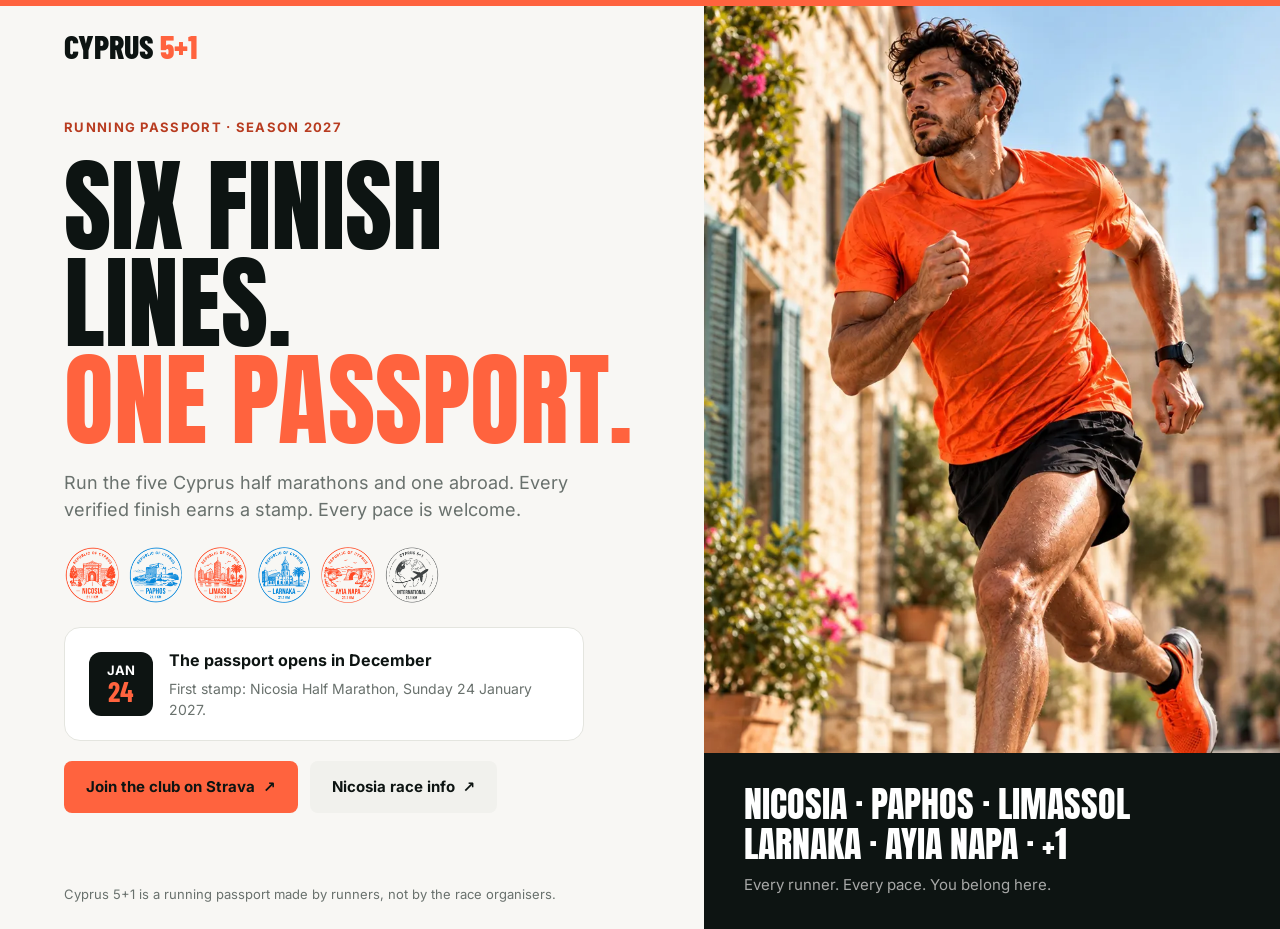
==== index.html @ fc1c04af "Set up Cyprus 5+1 site: coming-soon page, races data, assets, Supabase schema, workflows Co-Authored" ====
<!doctype html>
<html lang="en">
<head>
<meta charset="utf-8">
<meta name="viewport" content="width=device-width, initial-scale=1">
<title>Cyprus 5+1 · Running passport</title>
<meta name="description" content="Six half marathons, one passport. Collect a stamp in every Cyprus city and one abroad.">
<meta name="theme-color" content="#0d1412">
<meta property="og:type" content="website">
<meta property="og:title" content="Cyprus 5+1 · Running passport">
<meta property="og:description" content="Six half marathons, one passport. Collect a stamp in every Cyprus city and one abroad.">
<meta property="og:url" content="https://sdhnik.github.io/cyprus51/">
<meta property="og:image" content="https://sdhnik.github.io/cyprus51/assets/img/og-image.png">
<meta property="og:image:width" content="1200">
<meta property="og:image:height" content="630">
<meta name="twitter:card" content="summary_large_image">
<link rel="icon" href="favicon.ico" sizes="32x32">
<link rel="apple-touch-icon" href="assets/icons/apple-touch-icon.png">
<link rel="preload" href="assets/fonts/anton-400.woff2" as="font" type="font/woff2" crossorigin>
<link rel="stylesheet" href="css/fonts.css">
<link rel="stylesheet" href="css/tokens.css">
<style>
  * { box-sizing: border-box; }
  body { margin: 0; background: var(--ivory); color: var(--ink); font: 16px/1.5 var(--font-sans); }
  a { color: inherit; }
  .page { min-height: 100vh; display: grid; grid-template-columns: minmax(0, 1.1fr) minmax(0, .9fr); border-top: 6px solid var(--orange-500); }
  .main { display: flex; flex-direction: column; padding: 0 clamp(20px, 5vw, 80px); }
  header { display: flex; align-items: center; height: 80px; }
  .wordmark { font: 800 32px/1 var(--font-display); text-decoration: none; }
  .wordmark span, .accent { color: var(--orange-500); }
  .hero { flex: 1; display: flex; flex-direction: column; justify-content: center; gap: 20px; padding: 32px 0 48px; max-width: 640px; }
  .eyebrow { margin: 0; font-size: 13px; font-weight: 700; letter-spacing: .1em; color: var(--orange-700); }
  h1 { margin: 0; font: 400 clamp(56px, 8vw, 104px)/.95 var(--font-poster); text-transform: uppercase; }
  .lead { margin: 0; font-size: 18px; color: var(--text-secondary); max-width: 520px; }
  .stamps { display: flex; flex-wrap: wrap; gap: 8px; margin: 4px 0; }
  .stamps img { width: 56px; height: 56px; }
  .card { display: grid; grid-template-columns: auto 1fr; gap: 6px 16px; align-items: center; padding: 20px 24px; border: 1px solid var(--divider); border-radius: 16px; background: var(--white); max-width: 520px; }
  .card .date { grid-row: span 2; display: grid; place-items: center; width: 64px; height: 64px; border-radius: 12px; background: var(--ink); color: var(--white); text-align: center; font: 700 13px/1.1 var(--font-sans); }
  .card .date b { display: block; font: 700 28px/1 var(--font-display); color: var(--orange-500); }
  .card p { margin: 0; }
  .card .t { font-weight: 700; }
  .card .s { font-size: 14px; color: var(--text-secondary); }
  .actions { display: flex; flex-wrap: wrap; gap: 12px; }
  .btn { display: inline-flex; align-items: center; justify-content: center; gap: 8px; min-height: 52px; padding: 0 22px; border-radius: 8px; font-weight: 700; font-size: 15px; text-decoration: none; }
  .btn-primary { background: var(--orange-500); color: var(--ink); }
  .btn-primary:hover { background: #ff7a5a; }
  .btn-secondary { background: var(--surface-soft); }
  .btn:focus-visible { outline: 3px solid var(--ink); outline-offset: 2px; }
  footer { padding: 24px 0; font-size: 13px; color: var(--text-secondary); }
  .side { position: relative; overflow: hidden; min-height: 420px; }
  .side img { position: absolute; inset: 0; width: 100%; height: 100%; object-fit: cover; object-position: 50% 12%; }
  .side .band { position: absolute; left: 0; right: 0; bottom: 0; padding: 32px 40px; background: var(--ink); color: var(--white); }
  .side .band p { margin: 0; }
  .side .band .big { font: 400 36px/1.1 var(--font-poster); text-transform: uppercase; }
  .side .band .small { margin-top: 10px; font-size: 15px; color: var(--text-on-ink-muted); }
  @media (max-width: 900px) {
    .page { grid-template-columns: 1fr; }
    .side { min-height: 280px; }
    .side .band { display: none; }
    header { height: 64px; }
    .stamps img { width: 44px; height: 44px; }
    .actions .btn { flex: 1 1 100%; }
  }
</style>
</head>
<body>
<div class="page">
  <div class="main">
    <header><a class="wordmark" href="./">CYPRUS <span>5+1</span></a></header>
    <main class="hero">
      <p class="eyebrow">RUNNING PASSPORT · SEASON 2027</p>
      <h1>Six finish lines.<br><span class="accent">One passport.</span></h1>
      <p class="lead">Run the five Cyprus half marathons and one abroad. Every verified finish earns a stamp. Every pace is welcome.</p>
      <div class="stamps" aria-label="The six stamps: Nicosia, Paphos, Limassol, Larnaka, Ayia Napa, International">
        <img src="assets/stamps/nicosia-verified.png" alt="">
        <img src="assets/stamps/paphos-verified.png" alt="">
        <img src="assets/stamps/limassol-verified.png" alt="">
        <img src="assets/stamps/larnaka-verified.png" alt="">
        <img src="assets/stamps/ayia-napa-verified.png" alt="">
        <img src="assets/stamps/international-verified.png" alt="">
      </div>
      <div class="card">
        <div class="date" aria-hidden="true"><span>JAN<b>24</b></span></div>
        <p class="t">The passport opens in December</p>
        <p class="s">First stamp: Nicosia Half Marathon, Sunday 24 January 2027.</p>
      </div>
      <div class="actions">
        <a class="btn btn-primary" href="https://www.strava.com/clubs/2428585" target="_blank" rel="noopener">Join the club on Strava <span aria-hidden="true">↗</span></a>
        <a class="btn btn-secondary" href="https://nicosiamarathon.com/race/21k-half-marathon/" target="_blank" rel="noopener">Nicosia race info <span aria-hidden="true">↗</span></a>
      </div>
    </main>
    <footer>Cyprus 5+1 is a running passport made by runners, not by the race organisers.</footer>
  </div>
  <aside class="side">
    <img src="assets/img/runner-old-town.webp" alt="A runner in an orange shirt on a stone street in an old Cypriot town">
    <div class="band"><p class="big">Nicosia · Paphos · Limassol<br>Larnaka · Ayia Napa · +1</p><p class="small">Every runner. Every pace. You belong here.</p></div>
  </aside>
</div>
</body>
</html>
---- css/fonts.css ----
/* Self-hosted fonts (no Google Fonts, see Privacy Policy §7). Latin subset. */
@font-face { font-family: Anton; font-weight: 400; font-display: swap; src: url(../assets/fonts/anton-400.woff2) format("woff2"); }
@font-face { font-family: "Barlow Condensed"; font-weight: 600; font-display: swap; src: url(../assets/fonts/barlow-condensed-600.woff2) format("woff2"); }
@font-face { font-family: "Barlow Condensed"; font-weight: 700; font-display: swap; src: url(../assets/fonts/barlow-condensed-700.woff2) format("woff2"); }
@font-face { font-family: "Barlow Condensed"; font-weight: 800; font-display: swap; src: url(../assets/fonts/barlow-condensed-800.woff2) format("woff2"); }
@font-face { font-family: Inter; font-weight: 400; font-display: swap; src: url(../assets/fonts/inter-400.woff2) format("woff2"); }
@font-face { font-family: Inter; font-weight: 500; font-display: swap; src: url(../assets/fonts/inter-500.woff2) format("woff2"); }
@font-face { font-family: Inter; font-weight: 600; font-display: swap; src: url(../assets/fonts/inter-600.woff2) format("woff2"); }
@font-face { font-family: Inter; font-weight: 700; font-display: swap; src: url(../assets/fonts/inter-700.woff2) format("woff2"); }
---- css/tokens.css ----
/* Cyprus 5+1 — generated from tokens.json */
:root, [data-theme="light"] {
  --orange-500: #ff633e;
  --orange-700: #b83c20;
  --orange-50: #fff0e9;
  --ink: #0d1412;
  --ivory: #f8f7f4;
  --white: #ffffff;
  --surface-soft: #f1f1ed;
  --divider: #e4e5df;
  --border-control: #868b86;
  --border-field: #d3d5cf;
  --text-secondary: #69716d;
  --text-on-ink-muted: #a7a8a7;
  --cyan: #00b8f0;
  --verified: #11744a;
  --verified-50: #e7f3ec;
  --pending: #8f5300;
  --pending-50: #fff5e8;
  --error: #ad3426;
  --error-50: #fff0ec;
  --stamp-orange: #ff4823;
  --stamp-blue: #0085da;
  --stamp-ink: #35393a;
  --stamp-locked: #919698;
  --shadow-dialog: 0 24px 64px rgba(13,20,18,0.28);
  --shadow-card: 0 1px 2px rgba(13,20,18,0.06);
}
:root {
  --space-1: 4px;
  --space-2: 8px;
  --space-3: 12px;
  --space-4: 16px;
  --space-6: 24px;
  --space-8: 32px;
  --space-12: 48px;
  --space-16: 64px;
  --space-24: 96px;
  --space-32: 128px;
  --radius-sm: 4px;
  --radius-md: 8px;
  --radius-lg: 12px;
  --radius-xl: 24px;
  --radius-pill: 999px;
  --control-height: 56px;
  --tap-min: 44px;
  --content-max: 1184px;
  --form-max: 440px;
  --dialog-max: 640px;
  --font-poster: Anton, Impact, "Arial Narrow", sans-serif;
  --font-display: "Barlow Condensed", "Arial Narrow", sans-serif;
  --font-sans: Inter, system-ui, sans-serif;
}
.display-hero { font-family: var(--font-poster); font-size: 232px; line-height: 1.0; font-weight: 400; }
.display-1 { font-family: var(--font-poster); font-size: 88px; line-height: 1.0; font-weight: 400; }
.heading-1 { font-family: var(--font-display); font-size: 44px; line-height: 1; font-weight: 700; }
.heading-2 { font-family: var(--font-display); font-size: 28px; line-height: 1.05; font-weight: 700; }
.numeral { font-family: var(--font-display); font-size: 64px; line-height: 1; font-weight: 700; }
.lead { font-family: var(--font-sans); font-size: 20px; line-height: 1.5; font-weight: 400; }
.body { font-family: var(--font-sans); font-size: 16px; line-height: 1.5; font-weight: 400; }
.body-sm { font-family: var(--font-sans); font-size: 14px; line-height: 1.45; font-weight: 400; }
.label { font-family: var(--font-sans); font-size: 13px; line-height: 1.3; font-weight: 600; letter-spacing: 0.08em; }
.button { font-family: var(--font-sans); font-size: 15px; line-height: 1; font-weight: 700; letter-spacing: 0.02em; }
.field-label { font-family: var(--font-sans); font-size: 14px; line-height: 1.3; font-weight: 600; }
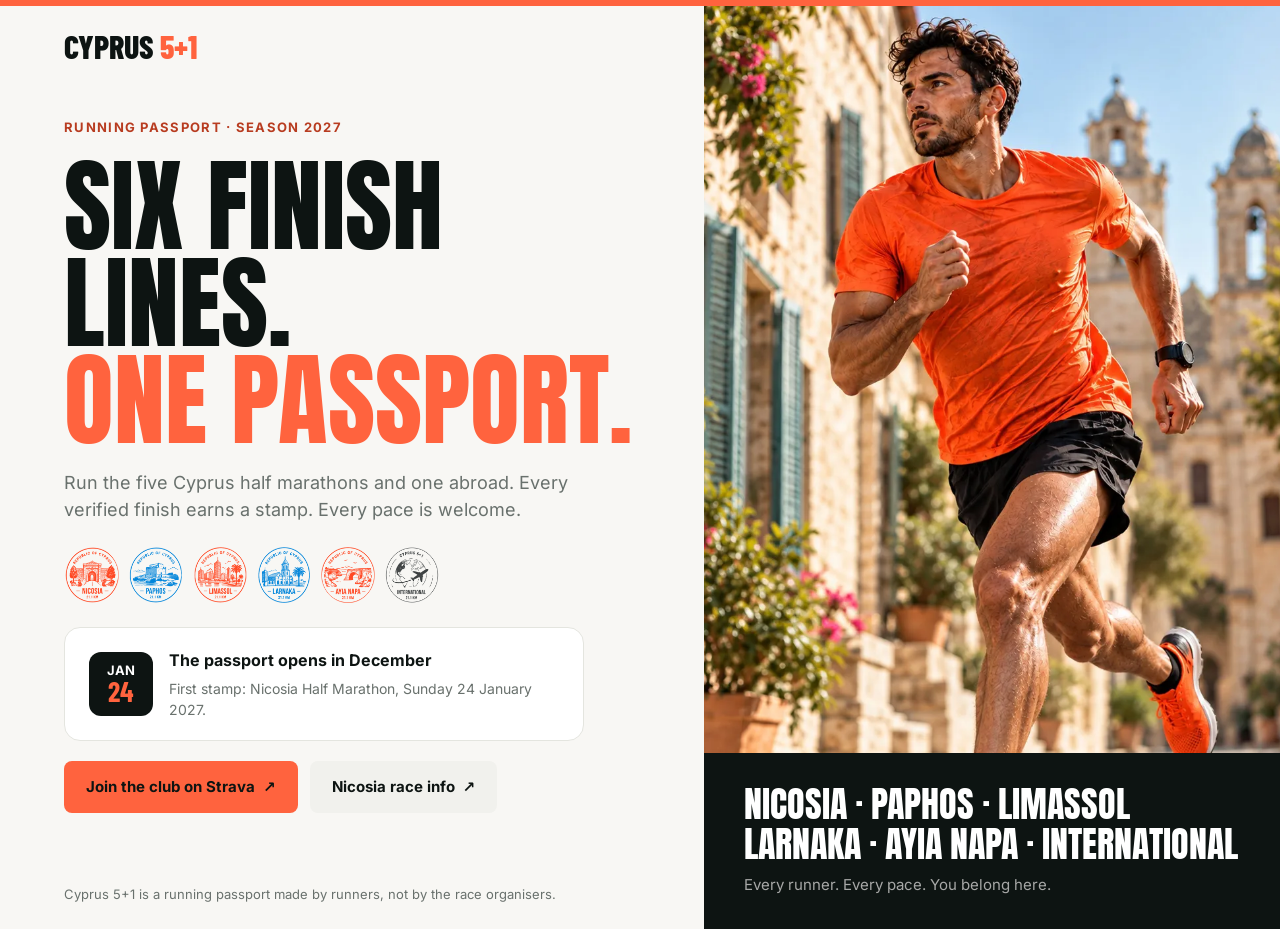
==== commit a61decc1: "Home: keep the runner's head in frame, hover on secondary button, International instead of +1 Co-Aut" ====
--- a/index.html
+++ b/index.html
@@ -45,17 +45,18 @@
   .btn-primary { background: var(--orange-500); color: var(--ink); }
   .btn-primary:hover { background: #ff7a5a; }
   .btn-secondary { background: var(--surface-soft); }
+  .btn-secondary:hover { background: var(--divider); }
   .btn:focus-visible { outline: 3px solid var(--ink); outline-offset: 2px; }
   footer { padding: 24px 0; font-size: 13px; color: var(--text-secondary); }
   .side { position: relative; overflow: hidden; min-height: 420px; }
-  .side img { position: absolute; inset: 0; width: 100%; height: 100%; object-fit: cover; object-position: 50% 12%; }
+  .side img { position: absolute; inset: 0; width: 100%; height: 100%; object-fit: cover; object-position: 50% 0%; }
   .side .band { position: absolute; left: 0; right: 0; bottom: 0; padding: 32px 40px; background: var(--ink); color: var(--white); }
   .side .band p { margin: 0; }
   .side .band .big { font: 400 36px/1.1 var(--font-poster); text-transform: uppercase; }
   .side .band .small { margin-top: 10px; font-size: 15px; color: var(--text-on-ink-muted); }
   @media (max-width: 900px) {
     .page { grid-template-columns: 1fr; }
-    .side { min-height: 280px; }
+    .side { min-height: 0; aspect-ratio: 4 / 3; }
     .side .band { display: none; }
     header { height: 64px; }
     .stamps img { width: 44px; height: 44px; }
@@ -93,7 +94,7 @@
   </div>
   <aside class="side">
     <img src="assets/img/runner-old-town.webp" alt="A runner in an orange shirt on a stone street in an old Cypriot town">
-    <div class="band"><p class="big">Nicosia · Paphos · Limassol<br>Larnaka · Ayia Napa · +1</p><p class="small">Every runner. Every pace. You belong here.</p></div>
+    <div class="band"><p class="big">Nicosia · Paphos · Limassol<br>Larnaka · Ayia Napa · International</p><p class="small">Every runner. Every pace. You belong here.</p></div>
   </aside>
 </div>
 </body>
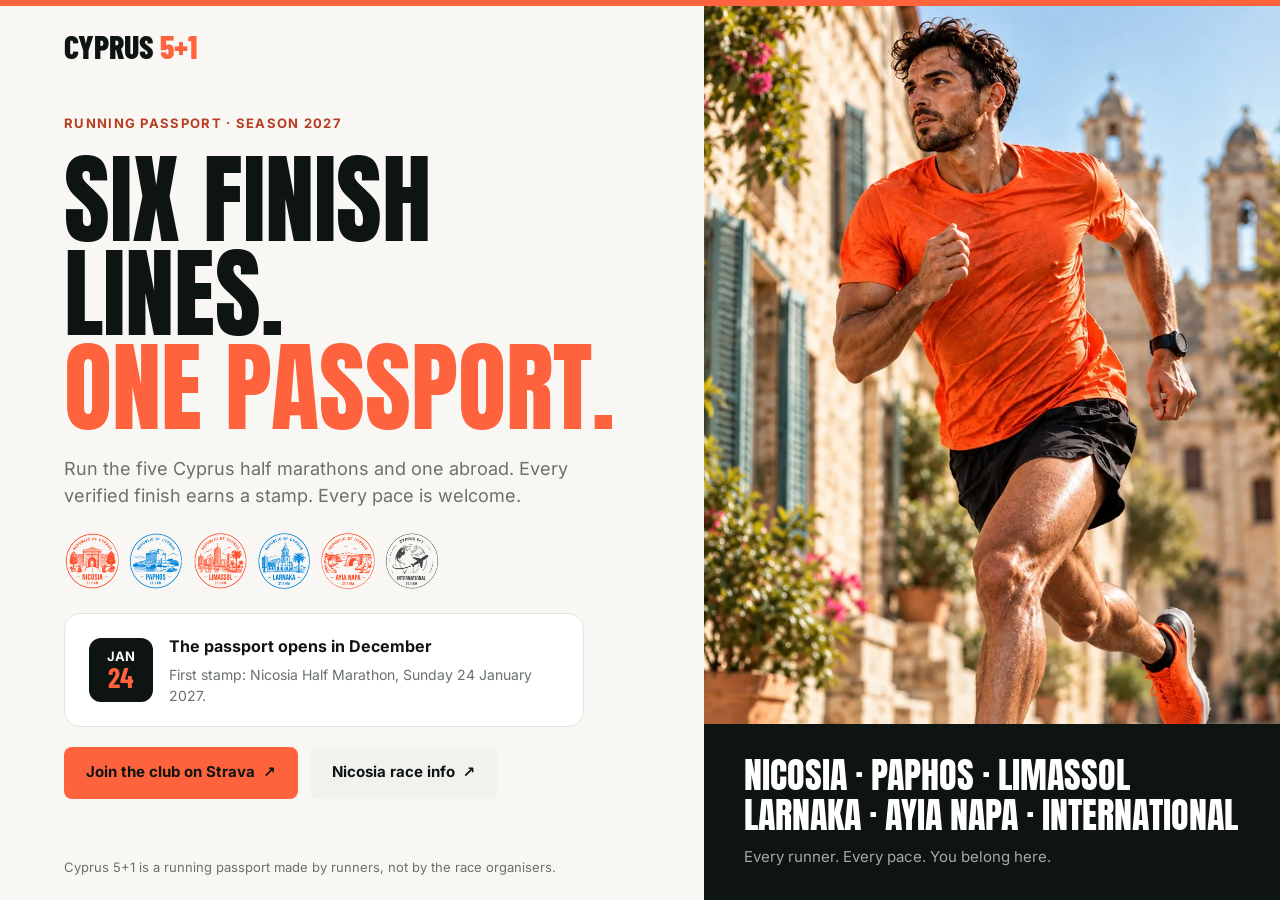
==== commit a6815ea1: "Coming-soon page: no photo on phones, fits one screen from 680px tall Co-Authored-By: Claude Opus 5." ====
--- a/index.html
+++ b/index.html
@@ -23,14 +23,14 @@
   * { box-sizing: border-box; }
   body { margin: 0; background: var(--ivory); color: var(--ink); font: 16px/1.5 var(--font-sans); }
   a { color: inherit; }
-  .page { min-height: 100vh; display: grid; grid-template-columns: minmax(0, 1.1fr) minmax(0, .9fr); border-top: 6px solid var(--orange-500); }
-  .main { display: flex; flex-direction: column; padding: 0 clamp(20px, 5vw, 80px); }
+  .page { height: 100vh; height: 100dvh; overflow: hidden; display: grid; grid-template-columns: minmax(0, 1.1fr) minmax(0, .9fr); border-top: 6px solid var(--orange-500); }
+  .main { display: flex; flex-direction: column; min-height: 0; padding: 0 clamp(20px, 5vw, 80px); }
   header { display: flex; align-items: center; height: 80px; }
   .wordmark { font: 800 32px/1 var(--font-display); text-decoration: none; }
   .wordmark span, .accent { color: var(--orange-500); }
-  .hero { flex: 1; display: flex; flex-direction: column; justify-content: center; gap: 20px; padding: 32px 0 48px; max-width: 640px; }
+  .hero { flex: 1; min-height: 0; display: flex; flex-direction: column; justify-content: safe center; gap: clamp(10px, 2.2vh, 20px); padding: clamp(8px, 3vh, 32px) 0 clamp(8px, 4vh, 48px); max-width: 640px; }
   .eyebrow { margin: 0; font-size: 13px; font-weight: 700; letter-spacing: .1em; color: var(--orange-700); }
-  h1 { margin: 0; font: 400 clamp(56px, 8vw, 104px)/.95 var(--font-poster); text-transform: uppercase; }
+  h1 { margin: 0; font: 400 clamp(44px, min(8vw, 11vh), 104px)/.95 var(--font-poster); text-transform: uppercase; }
   .lead { margin: 0; font-size: 18px; color: var(--text-secondary); max-width: 520px; }
   .stamps { display: flex; flex-wrap: wrap; gap: 8px; margin: 4px 0; }
   .stamps img { width: 56px; height: 56px; }
@@ -47,7 +47,7 @@
   .btn-secondary { background: var(--surface-soft); }
   .btn-secondary:hover { background: var(--divider); }
   .btn:focus-visible { outline: 3px solid var(--ink); outline-offset: 2px; }
-  footer { padding: 24px 0; font-size: 13px; color: var(--text-secondary); }
+  footer { padding: clamp(12px, 2.5vh, 24px) 0; font-size: 13px; color: var(--text-secondary); }
   .side { position: relative; overflow: hidden; min-height: 420px; }
   .side img { position: absolute; inset: 0; width: 100%; height: 100%; object-fit: cover; object-position: 50% 0%; }
   .side .band { position: absolute; left: 0; right: 0; bottom: 0; padding: 32px 40px; background: var(--ink); color: var(--white); }
@@ -56,12 +56,19 @@
   .side .band .small { margin-top: 10px; font-size: 15px; color: var(--text-on-ink-muted); }
   @media (max-width: 900px) {
     .page { grid-template-columns: 1fr; }
-    .side { min-height: 0; aspect-ratio: 4 / 3; }
-    .side .band { display: none; }
+    .side { display: none; }
     header { height: 64px; }
-    .stamps img { width: 44px; height: 44px; }
-    .actions .btn { flex: 1 1 100%; }
+    h1 { font-size: clamp(40px, min(12vw, 7.5vh), 64px); }
+    .lead { font-size: 15px; line-height: 1.45; }
+    .stamps img { width: 40px; height: 40px; }
+    .card { padding: 12px 14px; gap: 2px 14px; }
+    .card .date { width: 52px; height: 52px; }
+    .card .date b { font-size: 22px; }
+    .card .s { font-size: 13px; }
+    .actions { gap: 10px; }
+    .actions .btn { flex: 1 1 100%; min-height: 48px; }
   }
+  @media (max-height: 679px) { .page { height: auto; min-height: 100vh; overflow: visible; } }
 </style>
 </head>
 <body>
@@ -86,7 +93,7 @@
         <p class="s">First stamp: Nicosia Half Marathon, Sunday 24 January 2027.</p>
       </div>
       <div class="actions">
-        <a class="btn btn-primary" href="https://www.strava.com/clubs/2428585" target="_blank" rel="noopener">Join the club on Strava <span aria-hidden="true">↗</span></a>
+        <a class="btn btn-primary" href="https://www.strava.com/clubs/cyprus51" target="_blank" rel="noopener">Join the club on Strava <span aria-hidden="true">↗</span></a>
         <a class="btn btn-secondary" href="https://nicosiamarathon.com/race/21k-half-marathon/" target="_blank" rel="noopener">Nicosia race info <span aria-hidden="true">↗</span></a>
       </div>
     </main>
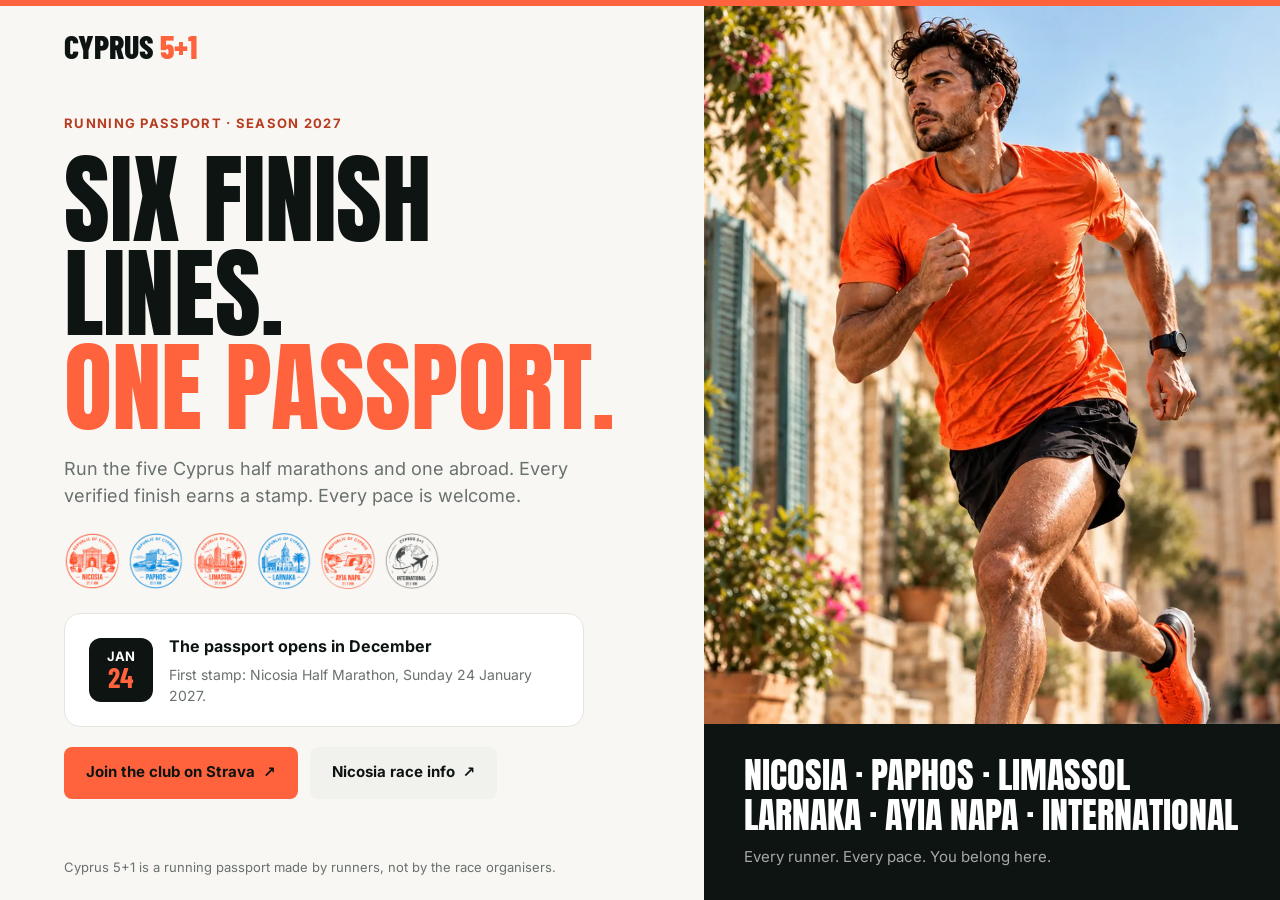
==== commit bad3b5a3: "Audit fixes: account as designed, profile menu, Rules dialog everywhere, achievement pages - Account" ====
--- a/index.html
+++ b/index.html
@@ -21,9 +21,10 @@
 <link rel="stylesheet" href="css/tokens.css">
 <style>
   * { box-sizing: border-box; }
+  html, body { height: 100%; }
   body { margin: 0; background: var(--ivory); color: var(--ink); font: 16px/1.5 var(--font-sans); }
   a { color: inherit; }
-  .page { height: 100vh; height: 100dvh; overflow: hidden; display: grid; grid-template-columns: minmax(0, 1.1fr) minmax(0, .9fr); border-top: 6px solid var(--orange-500); }
+  .page { height: 100%; overflow: hidden; display: grid; grid-template-columns: minmax(0, 1.1fr) minmax(0, .9fr); border-top: 6px solid var(--orange-500); }
   .main { display: flex; flex-direction: column; min-height: 0; padding: 0 clamp(20px, 5vw, 80px); }
   header { display: flex; align-items: center; height: 80px; }
   .wordmark { font: 800 32px/1 var(--font-display); text-decoration: none; }
@@ -68,7 +69,7 @@
     .actions { gap: 10px; }
     .actions .btn { flex: 1 1 100%; min-height: 48px; }
   }
-  @media (max-height: 679px) { .page { height: auto; min-height: 100vh; overflow: visible; } }
+  @media (max-height: 679px) { .page { height: auto; min-height: 100%; overflow: visible; } }
 </style>
 </head>
 <body>
@@ -80,12 +81,12 @@
       <h1>Six finish lines.<br><span class="accent">One passport.</span></h1>
       <p class="lead">Run the five Cyprus half marathons and one abroad. Every verified finish earns a stamp. Every pace is welcome.</p>
       <div class="stamps" aria-label="The six stamps: Nicosia, Paphos, Limassol, Larnaka, Ayia Napa, International">
-        <img src="assets/stamps/nicosia-verified.png" alt="">
-        <img src="assets/stamps/paphos-verified.png" alt="">
-        <img src="assets/stamps/limassol-verified.png" alt="">
-        <img src="assets/stamps/larnaka-verified.png" alt="">
-        <img src="assets/stamps/ayia-napa-verified.png" alt="">
-        <img src="assets/stamps/international-verified.png" alt="">
+        <img src="assets/stamps/nicosia-verified.webp" alt="">
+        <img src="assets/stamps/paphos-verified.webp" alt="">
+        <img src="assets/stamps/limassol-verified.webp" alt="">
+        <img src="assets/stamps/larnaka-verified.webp" alt="">
+        <img src="assets/stamps/ayia-napa-verified.webp" alt="">
+        <img src="assets/stamps/international-verified.webp" alt="">
       </div>
       <div class="card">
         <div class="date" aria-hidden="true"><span>JAN<b>24</b></span></div>
